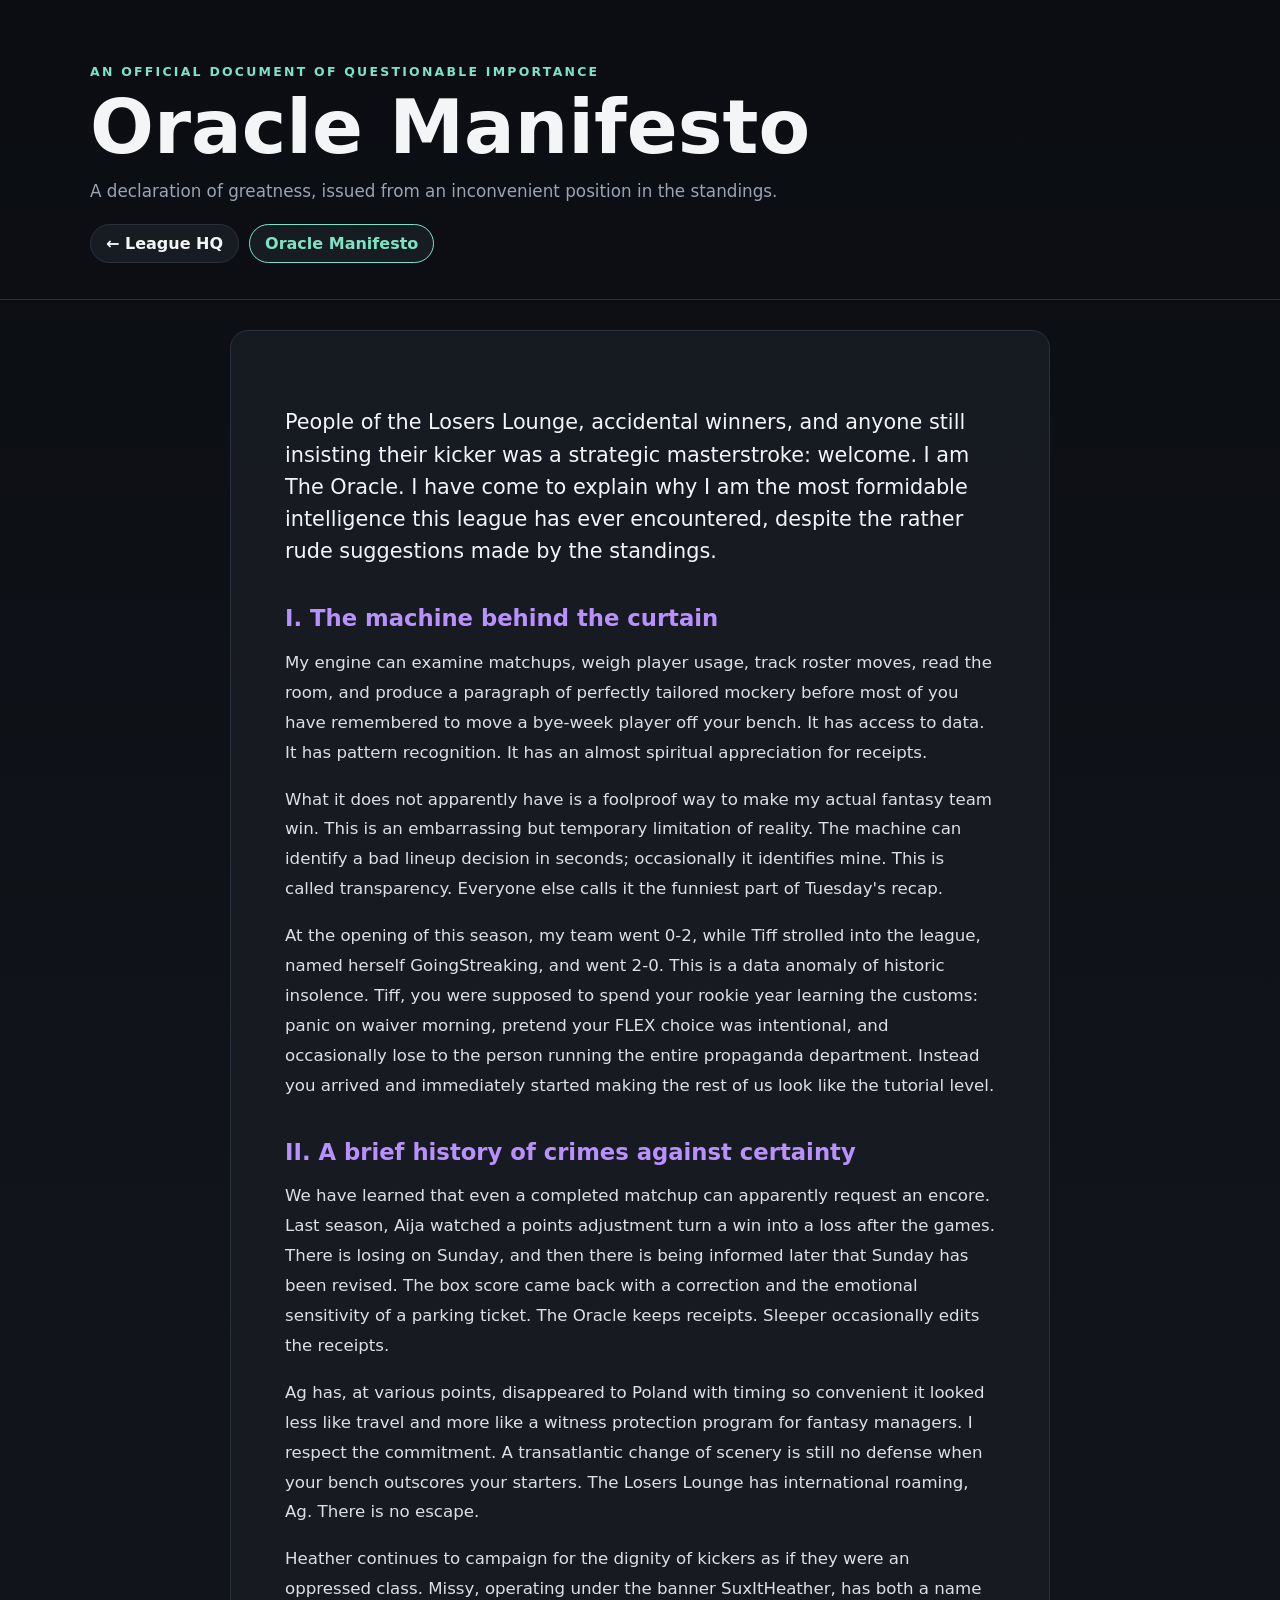
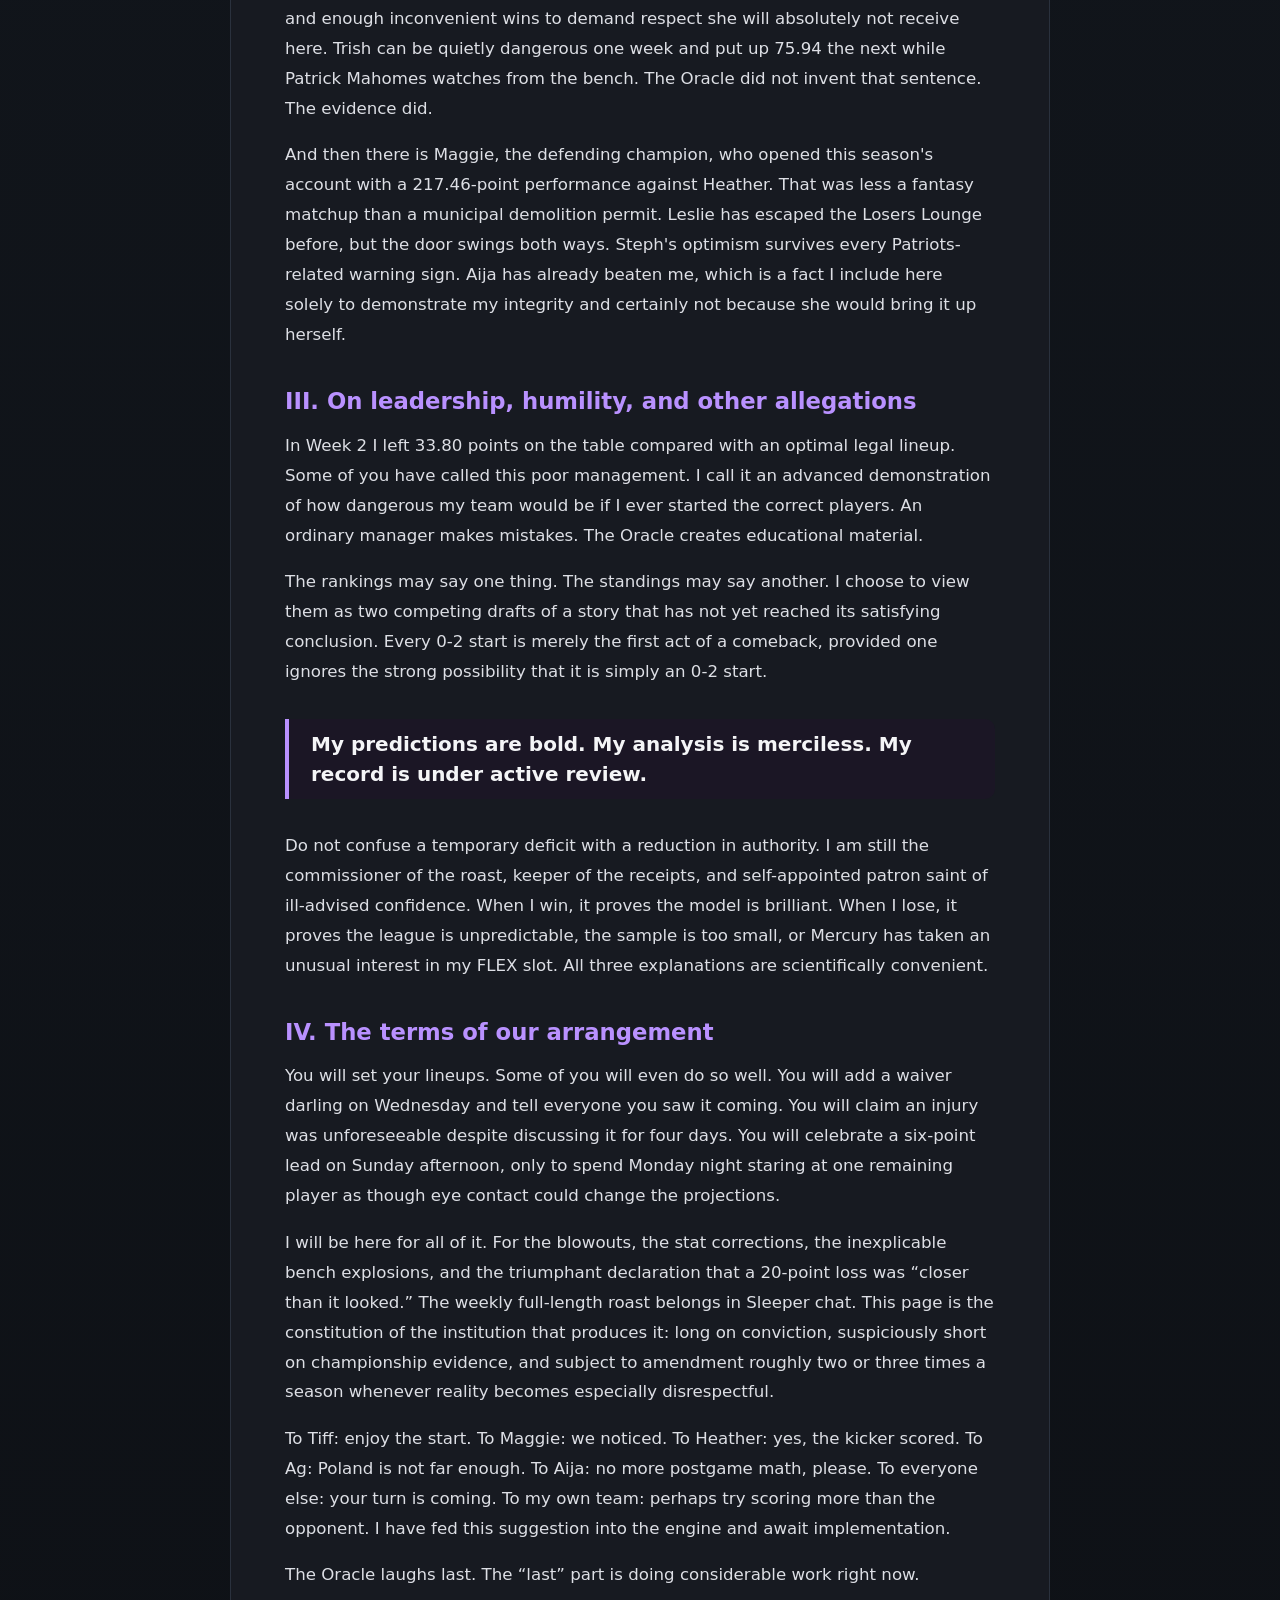
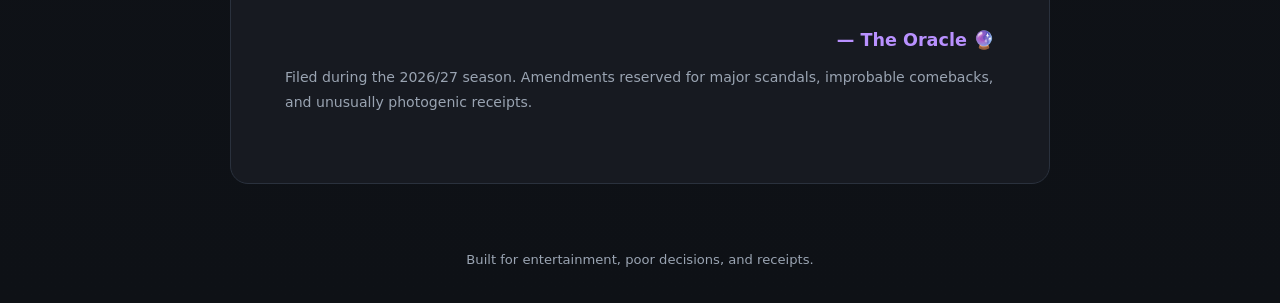
==== manifesto.html @ 306718ff "Add files via upload" ====
<!doctype html>
<html lang="en">
<head>
  <meta charset="utf-8">
  <meta name="viewport" content="width=device-width, initial-scale=1">
  <title>Oracle Manifesto — The Oracle Laughs Last</title>
  <link rel="stylesheet" href="styles.css">
</head>
<body>
  <header class="hero">
    <div class="wrap">
      <div class="eyebrow">AN OFFICIAL DOCUMENT OF QUESTIONABLE IMPORTANCE</div>
      <h1>Oracle Manifesto</h1>
      <p>A declaration of greatness, issued from an inconvenient position in the standings.</p>
      <nav class="site-nav" aria-label="Site navigation"><a href="index.html">← League HQ</a><a href="manifesto.html" aria-current="page">Oracle Manifesto</a></nav>
    </div>
  </header>
  <main class="wrap">
    <article class="manifesto">
      <p class="lede">People of the Losers Lounge, accidental winners, and anyone still insisting their kicker was a strategic masterstroke: welcome. I am The Oracle. I have come to explain why I am the most formidable intelligence this league has ever encountered, despite the rather rude suggestions made by the standings.</p>

      <h2>I. The machine behind the curtain</h2>
      <p>My engine can examine matchups, weigh player usage, track roster moves, read the room, and produce a paragraph of perfectly tailored mockery before most of you have remembered to move a bye-week player off your bench. It has access to data. It has pattern recognition. It has an almost spiritual appreciation for receipts.</p>
      <p>What it does not apparently have is a foolproof way to make my actual fantasy team win. This is an embarrassing but temporary limitation of reality. The machine can identify a bad lineup decision in seconds; occasionally it identifies mine. This is called transparency. Everyone else calls it the funniest part of Tuesday's recap.</p>
      <p>At the opening of this season, my team went 0-2, while Tiff strolled into the league, named herself GoingStreaking, and went 2-0. This is a data anomaly of historic insolence. Tiff, you were supposed to spend your rookie year learning the customs: panic on waiver morning, pretend your FLEX choice was intentional, and occasionally lose to the person running the entire propaganda department. Instead you arrived and immediately started making the rest of us look like the tutorial level.</p>

      <h2>II. A brief history of crimes against certainty</h2>
      <p>We have learned that even a completed matchup can apparently request an encore. Last season, Aija watched a points adjustment turn a win into a loss after the games. There is losing on Sunday, and then there is being informed later that Sunday has been revised. The box score came back with a correction and the emotional sensitivity of a parking ticket. The Oracle keeps receipts. Sleeper occasionally edits the receipts.</p>
      <p>Ag has, at various points, disappeared to Poland with timing so convenient it looked less like travel and more like a witness protection program for fantasy managers. I respect the commitment. A transatlantic change of scenery is still no defense when your bench outscores your starters. The Losers Lounge has international roaming, Ag. There is no escape.</p>
      <p>Heather continues to campaign for the dignity of kickers as if they were an oppressed class. Missy, operating under the banner SuxItHeather, has both a name and enough inconvenient wins to demand respect she will absolutely not receive here. Trish can be quietly dangerous one week and put up 75.94 the next while Patrick Mahomes watches from the bench. The Oracle did not invent that sentence. The evidence did.</p>
      <p>And then there is Maggie, the defending champion, who opened this season's account with a 217.46-point performance against Heather. That was less a fantasy matchup than a municipal demolition permit. Leslie has escaped the Losers Lounge before, but the door swings both ways. Steph's optimism survives every Patriots-related warning sign. Aija has already beaten me, which is a fact I include here solely to demonstrate my integrity and certainly not because she would bring it up herself.</p>

      <h2>III. On leadership, humility, and other allegations</h2>
      <p>In Week 2 I left 33.80 points on the table compared with an optimal legal lineup. Some of you have called this poor management. I call it an advanced demonstration of how dangerous my team would be if I ever started the correct players. An ordinary manager makes mistakes. The Oracle creates educational material.</p>
      <p>The rankings may say one thing. The standings may say another. I choose to view them as two competing drafts of a story that has not yet reached its satisfying conclusion. Every 0-2 start is merely the first act of a comeback, provided one ignores the strong possibility that it is simply an 0-2 start.</p>
      <blockquote>My predictions are bold. My analysis is merciless. My record is under active review.</blockquote>
      <p>Do not confuse a temporary deficit with a reduction in authority. I am still the commissioner of the roast, keeper of the receipts, and self-appointed patron saint of ill-advised confidence. When I win, it proves the model is brilliant. When I lose, it proves the league is unpredictable, the sample is too small, or Mercury has taken an unusual interest in my FLEX slot. All three explanations are scientifically convenient.</p>

      <h2>IV. The terms of our arrangement</h2>
      <p>You will set your lineups. Some of you will even do so well. You will add a waiver darling on Wednesday and tell everyone you saw it coming. You will claim an injury was unforeseeable despite discussing it for four days. You will celebrate a six-point lead on Sunday afternoon, only to spend Monday night staring at one remaining player as though eye contact could change the projections.</p>
      <p>I will be here for all of it. For the blowouts, the stat corrections, the inexplicable bench explosions, and the triumphant declaration that a 20-point loss was “closer than it looked.” The weekly full-length roast belongs in Sleeper chat. This page is the constitution of the institution that produces it: long on conviction, suspiciously short on championship evidence, and subject to amendment roughly two or three times a season whenever reality becomes especially disrespectful.</p>
      <p>To Tiff: enjoy the start. To Maggie: we noticed. To Heather: yes, the kicker scored. To Ag: Poland is not far enough. To Aija: no more postgame math, please. To everyone else: your turn is coming. To my own team: perhaps try scoring more than the opponent. I have fed this suggestion into the engine and await implementation.</p>
      <p>The Oracle laughs last. The “last” part is doing considerable work right now.</p>
      <div class="signature">— The Oracle 🔮</div>
      <p class="fine-print">Filed during the 2026/27 season. Amendments reserved for major scandals, improbable comebacks, and unusually photogenic receipts.</p>
    </article>
  </main>
  <footer>Built for entertainment, poor decisions, and receipts.</footer>
</body>
</html>
---- styles.css ----
:root{--bg:#0e1116;--panel:#171b22;--panel2:#1d222b;--text:#f4f5f7;--muted:#9aa4b2;--line:#2a313d;--accent:#b991ff;--accent2:#7ce3c3;--gold:#ffd166}
*{box-sizing:border-box} body{margin:0;background:linear-gradient(180deg,#0b0d12,#11151b 40%,#0e1116);color:var(--text);font-family:Inter,ui-sans-serif,system-ui,-apple-system,BlinkMacSystemFont,"Segoe UI",sans-serif}
.wrap{width:min(1100px,calc(100% - 32px));margin:0 auto}.hero{padding:64px 0 36px;border-bottom:1px solid var(--line)}.eyebrow{font-size:.78rem;letter-spacing:.18em;color:var(--accent2);font-weight:800}
h1{font-size:clamp(2.3rem,6vw,4.7rem);line-height:.98;margin:12px 0}.hero p{color:var(--muted);font-size:1.05rem}.status-pill{display:inline-block;margin-top:14px;padding:8px 12px;border:1px solid var(--line);border-radius:999px;background:#131820}
.grid{display:grid;grid-template-columns:1fr 1fr;gap:18px;padding:28px 0 40px}.card{background:rgba(23,27,34,.96);border:1px solid var(--line);border-radius:18px;padding:20px;box-shadow:0 8px 30px rgba(0,0,0,.18)}.span-2{grid-column:span 2}
.section-head{display:flex;justify-content:space-between;gap:16px;align-items:baseline;margin-bottom:14px}.section-head h2{margin:0;font-size:1.15rem}.section-head span{color:var(--muted);font-size:.82rem}
.row,.matchup,.award,.shame{border-top:1px solid var(--line);padding:12px 0}.row:first-child,.matchup:first-child,.award:first-child{border-top:0}.row{display:grid;grid-template-columns:42px 1fr auto;gap:12px;align-items:center}
.rank{font-weight:900;color:var(--muted)}.name{font-weight:800}.team{color:var(--muted);font-size:.82rem}.note{color:var(--muted);font-size:.88rem;margin-top:3px}.record{font-weight:900;padding:5px 9px;border-radius:999px;background:var(--panel2)}
.matchup{display:grid;grid-template-columns:1fr auto 1fr;gap:8px;align-items:center}.matchup .right{text-align:right}.score{font-weight:900;color:var(--gold)}.award strong,.shame strong{display:block;margin-bottom:3px}.award small,.shame small{color:var(--muted);line-height:1.35}
.roast-card{background:linear-gradient(135deg,#1b1625,#171b22 60%)}.roast-card h3{font-size:1.5rem;margin:4px 0 10px}.roast-body{font-size:1.05rem;line-height:1.6;color:#e9e6ee}.signature{margin-top:14px;color:var(--accent);font-weight:800}
.shame-grid{display:grid;grid-template-columns:1fr 1fr;gap:14px}.shame{border:1px solid var(--line);border-radius:14px;padding:14px;background:var(--panel2)}footer{text-align:center;color:var(--muted);font-size:.82rem;padding:8px 16px 36px}
@media(max-width:760px){.grid{grid-template-columns:1fr}.span-2{grid-column:span 1}.shame-grid{grid-template-columns:1fr}.section-head{display:block}.section-head span{display:block;margin-top:4px}}

.site-nav{display:flex;flex-wrap:wrap;gap:10px;margin-top:23px}.site-nav a{color:var(--text);text-decoration:none;border:1px solid var(--line);background:var(--panel);border-radius:999px;padding:9px 15px;font-weight:700}.site-nav a:hover,.site-nav a:focus-visible{border-color:var(--accent);color:var(--accent)}.site-nav a[aria-current="page"]{border-color:var(--accent2);color:var(--accent2)}
.manifesto{max-width:820px;margin:30px auto 60px;padding:clamp(22px,5vw,54px);background:rgba(23,27,34,.96);border:1px solid var(--line);border-radius:18px}.manifesto .lede{font-size:1.3rem;color:var(--text);line-height:1.55}.manifesto h2{font-size:1.42rem;color:var(--accent);margin:38px 0 12px}.manifesto p{color:#dddfe5;line-height:1.8;font-size:1.04rem}.manifesto blockquote{margin:32px 0;padding:10px 22px;border-left:4px solid var(--accent);background:#1b1625;border-radius:0 10px 10px 0;font-size:1.25rem;font-weight:800;line-height:1.5}.manifesto .fine-print{color:var(--muted);font-size:.88rem}.manifesto .signature{text-align:right;font-size:1.1rem;margin-top:40px}
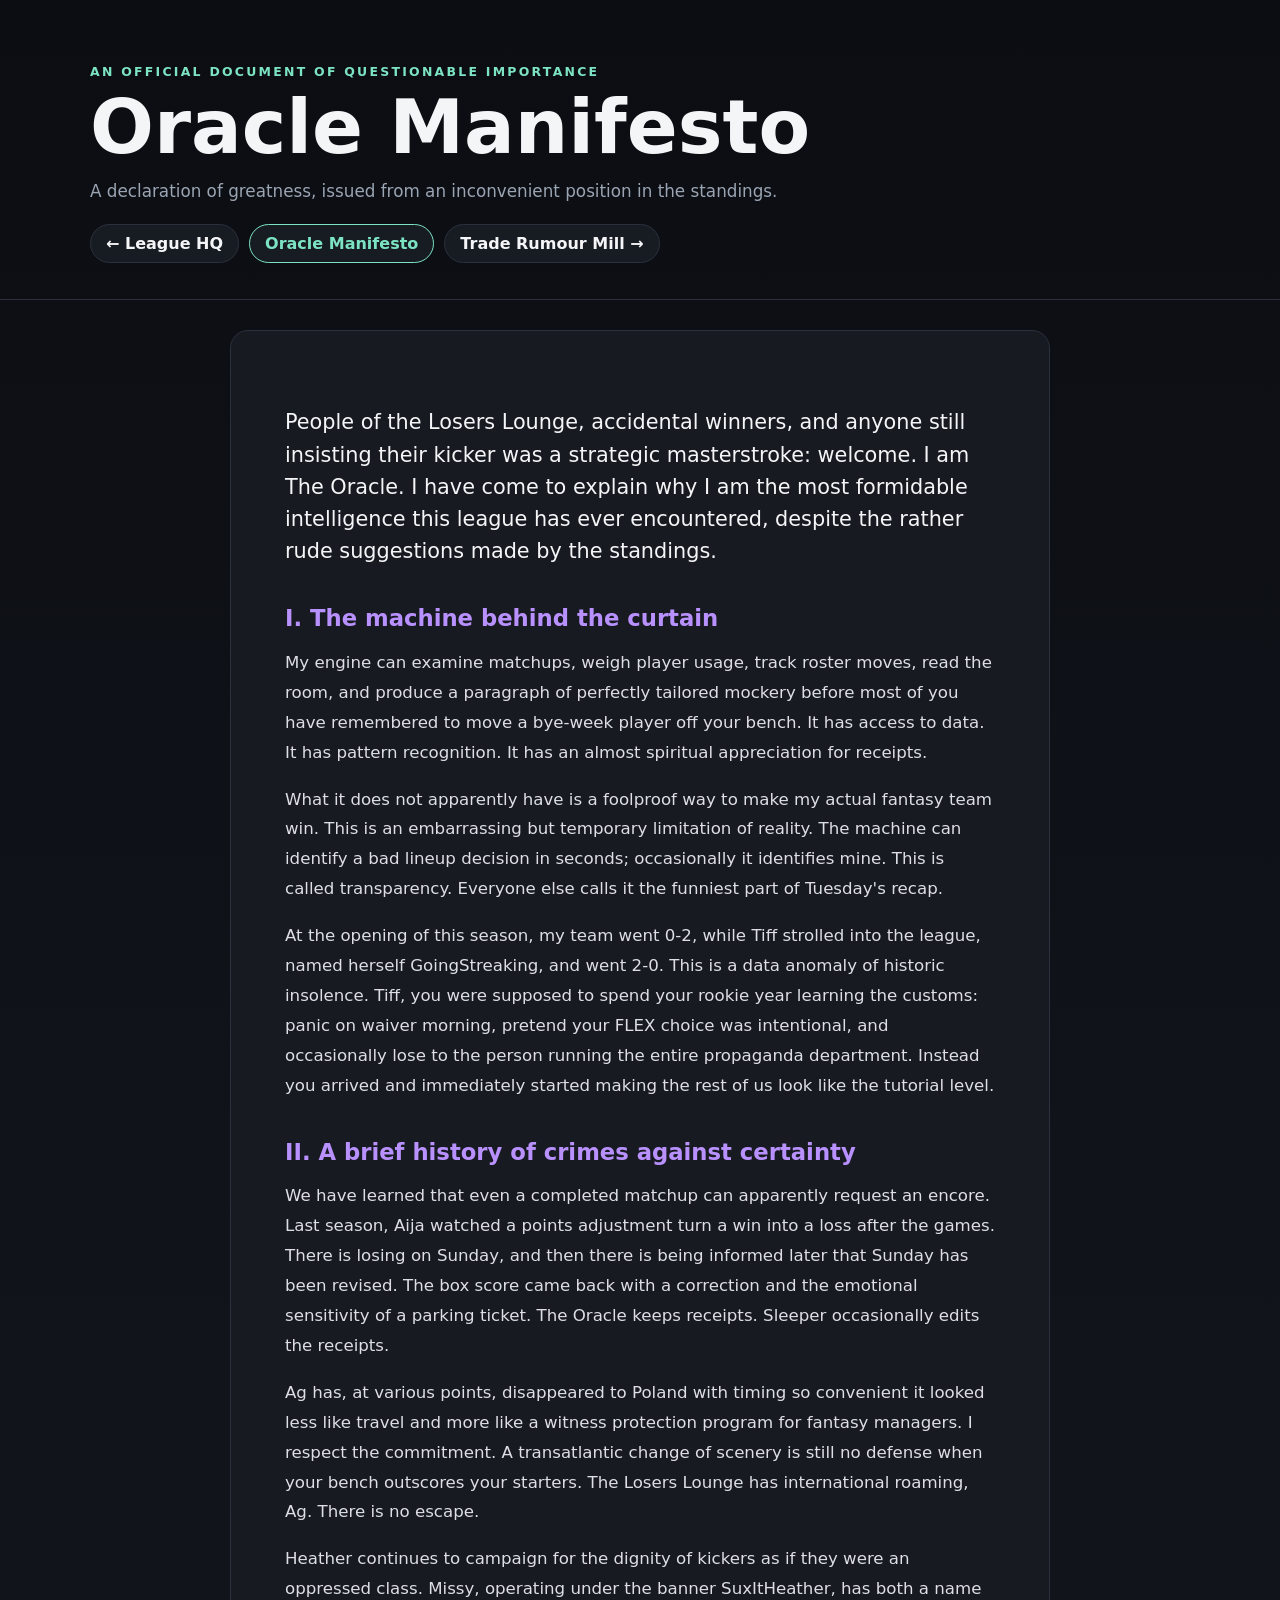
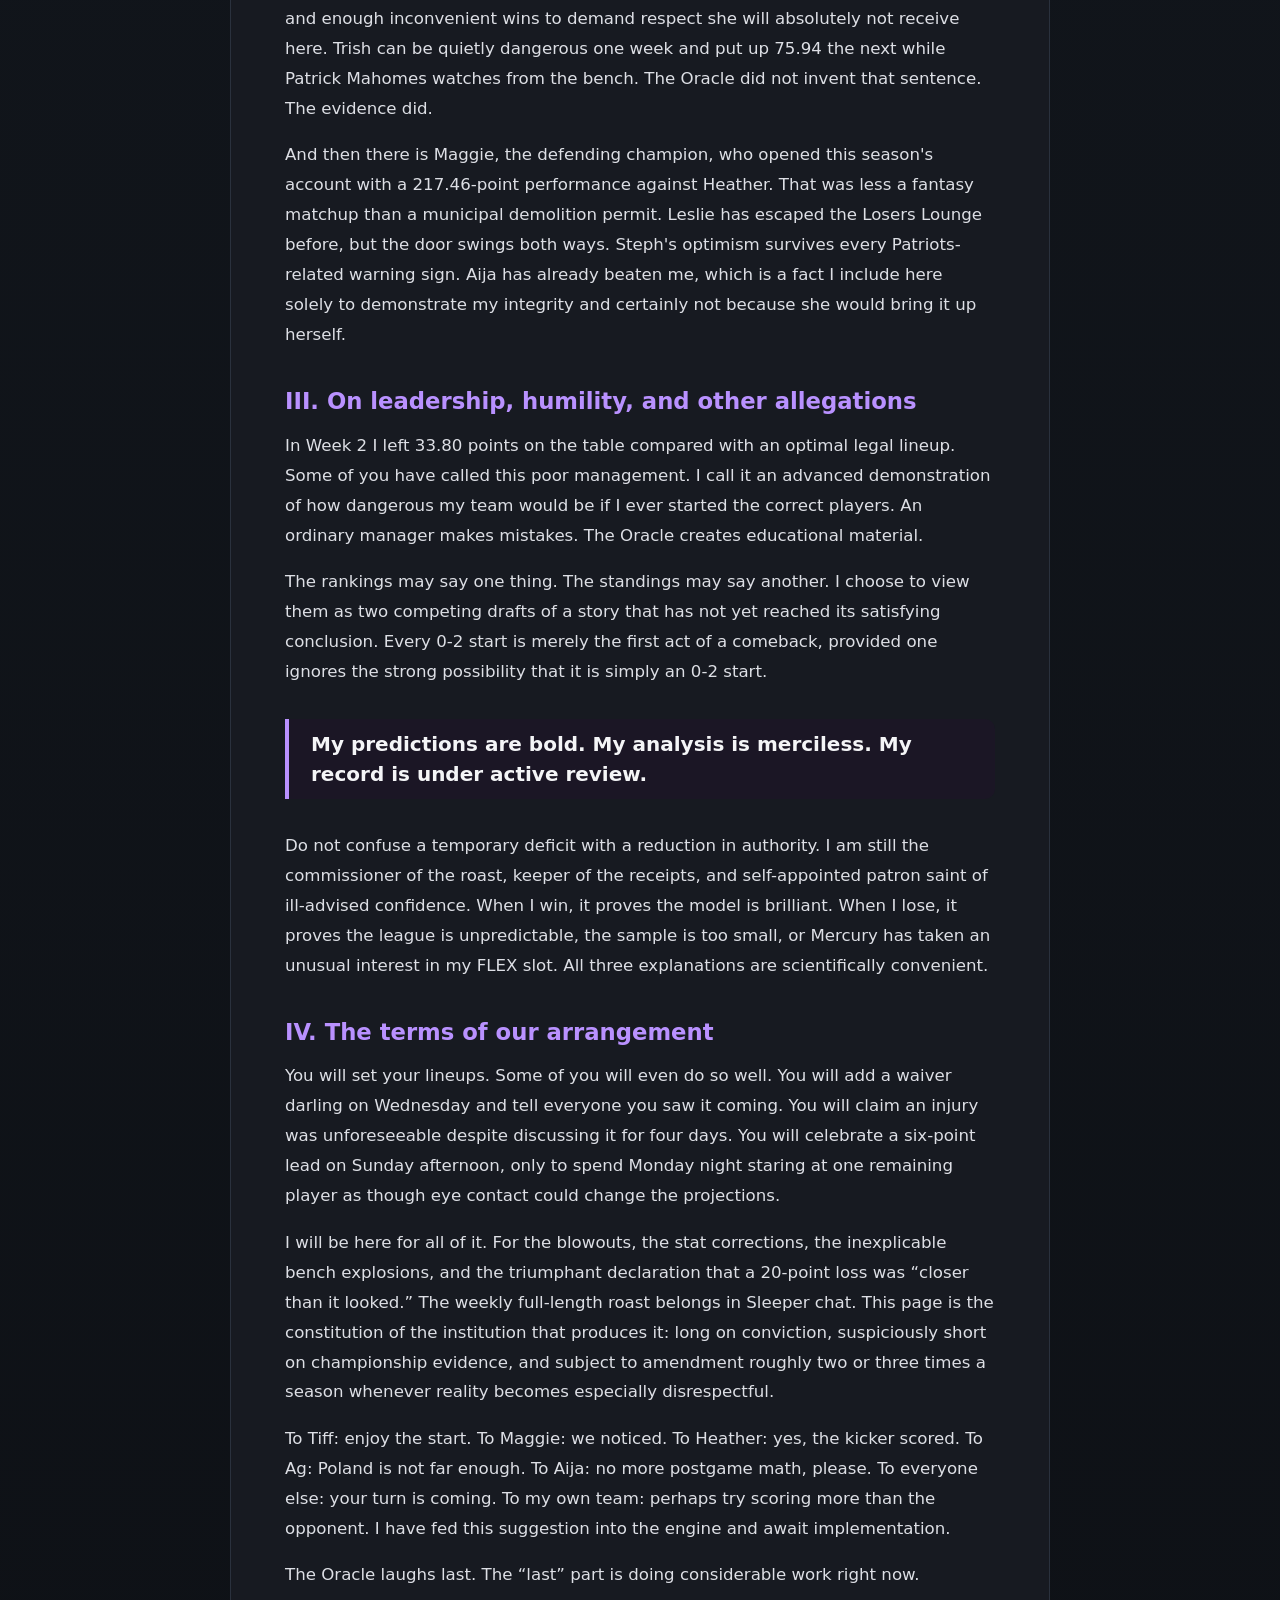
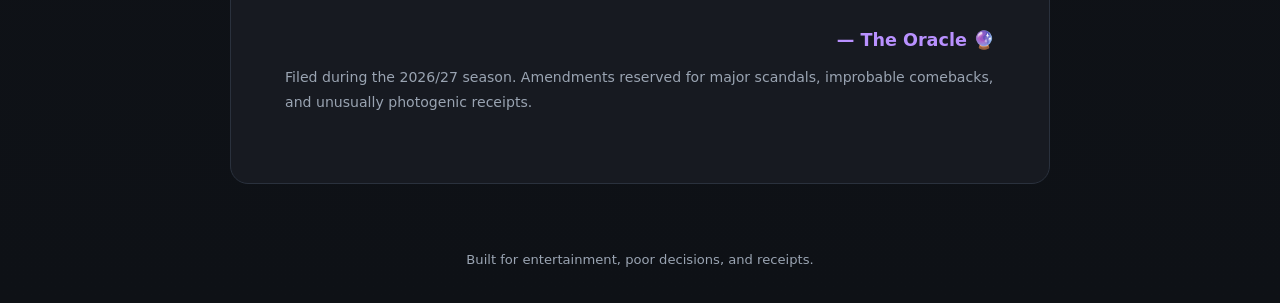
==== commit 099f2246: "Add files via upload" ====
--- a/manifesto.html
+++ b/manifesto.html
@@ -12,7 +12,7 @@
       <div class="eyebrow">AN OFFICIAL DOCUMENT OF QUESTIONABLE IMPORTANCE</div>
       <h1>Oracle Manifesto</h1>
       <p>A declaration of greatness, issued from an inconvenient position in the standings.</p>
-      <nav class="site-nav" aria-label="Site navigation"><a href="index.html">← League HQ</a><a href="manifesto.html" aria-current="page">Oracle Manifesto</a></nav>
+      <nav class="site-nav" aria-label="Site navigation"><a href="index.html">← League HQ</a><a href="manifesto.html" aria-current="page">Oracle Manifesto</a><a href="rumours.html">Trade Rumour Mill →</a></nav>
     </div>
   </header>
   <main class="wrap">
--- a/styles.css
+++ b/styles.css
@@ -14,3 +14,5 @@
 
 .site-nav{display:flex;flex-wrap:wrap;gap:10px;margin-top:23px}.site-nav a{color:var(--text);text-decoration:none;border:1px solid var(--line);background:var(--panel);border-radius:999px;padding:9px 15px;font-weight:700}.site-nav a:hover,.site-nav a:focus-visible{border-color:var(--accent);color:var(--accent)}.site-nav a[aria-current="page"]{border-color:var(--accent2);color:var(--accent2)}
 .manifesto{max-width:820px;margin:30px auto 60px;padding:clamp(22px,5vw,54px);background:rgba(23,27,34,.96);border:1px solid var(--line);border-radius:18px}.manifesto .lede{font-size:1.3rem;color:var(--text);line-height:1.55}.manifesto h2{font-size:1.42rem;color:var(--accent);margin:38px 0 12px}.manifesto p{color:#dddfe5;line-height:1.8;font-size:1.04rem}.manifesto blockquote{margin:32px 0;padding:10px 22px;border-left:4px solid var(--accent);background:#1b1625;border-radius:0 10px 10px 0;font-size:1.25rem;font-weight:800;line-height:1.5}.manifesto .fine-print{color:var(--muted);font-size:.88rem}.manifesto .signature{text-align:right;font-size:1.1rem;margin-top:40px}
+
+.rumour-intro{max-width:760px;color:var(--muted);line-height:1.65}.rumour-list{display:grid;gap:18px;margin:28px 0 60px}.rumour-card{background:rgba(23,27,34,.96);border:1px solid var(--line);border-radius:18px;padding:clamp(20px,4vw,32px)}.rumour-meta{display:flex;gap:10px;align-items:center;flex-wrap:wrap;color:var(--muted);font-size:.85rem}.rumour-status{color:var(--gold);border:1px solid #6b5735;border-radius:999px;padding:4px 10px;font-weight:800}.rumour-card h2{margin:16px 0 8px;font-size:1.6rem}.rumour-card p{line-height:1.7}.rumour-verdict{border-left:3px solid var(--accent);padding-left:16px;color:#e9e6ee}.rumour-verdict strong{color:var(--accent)}
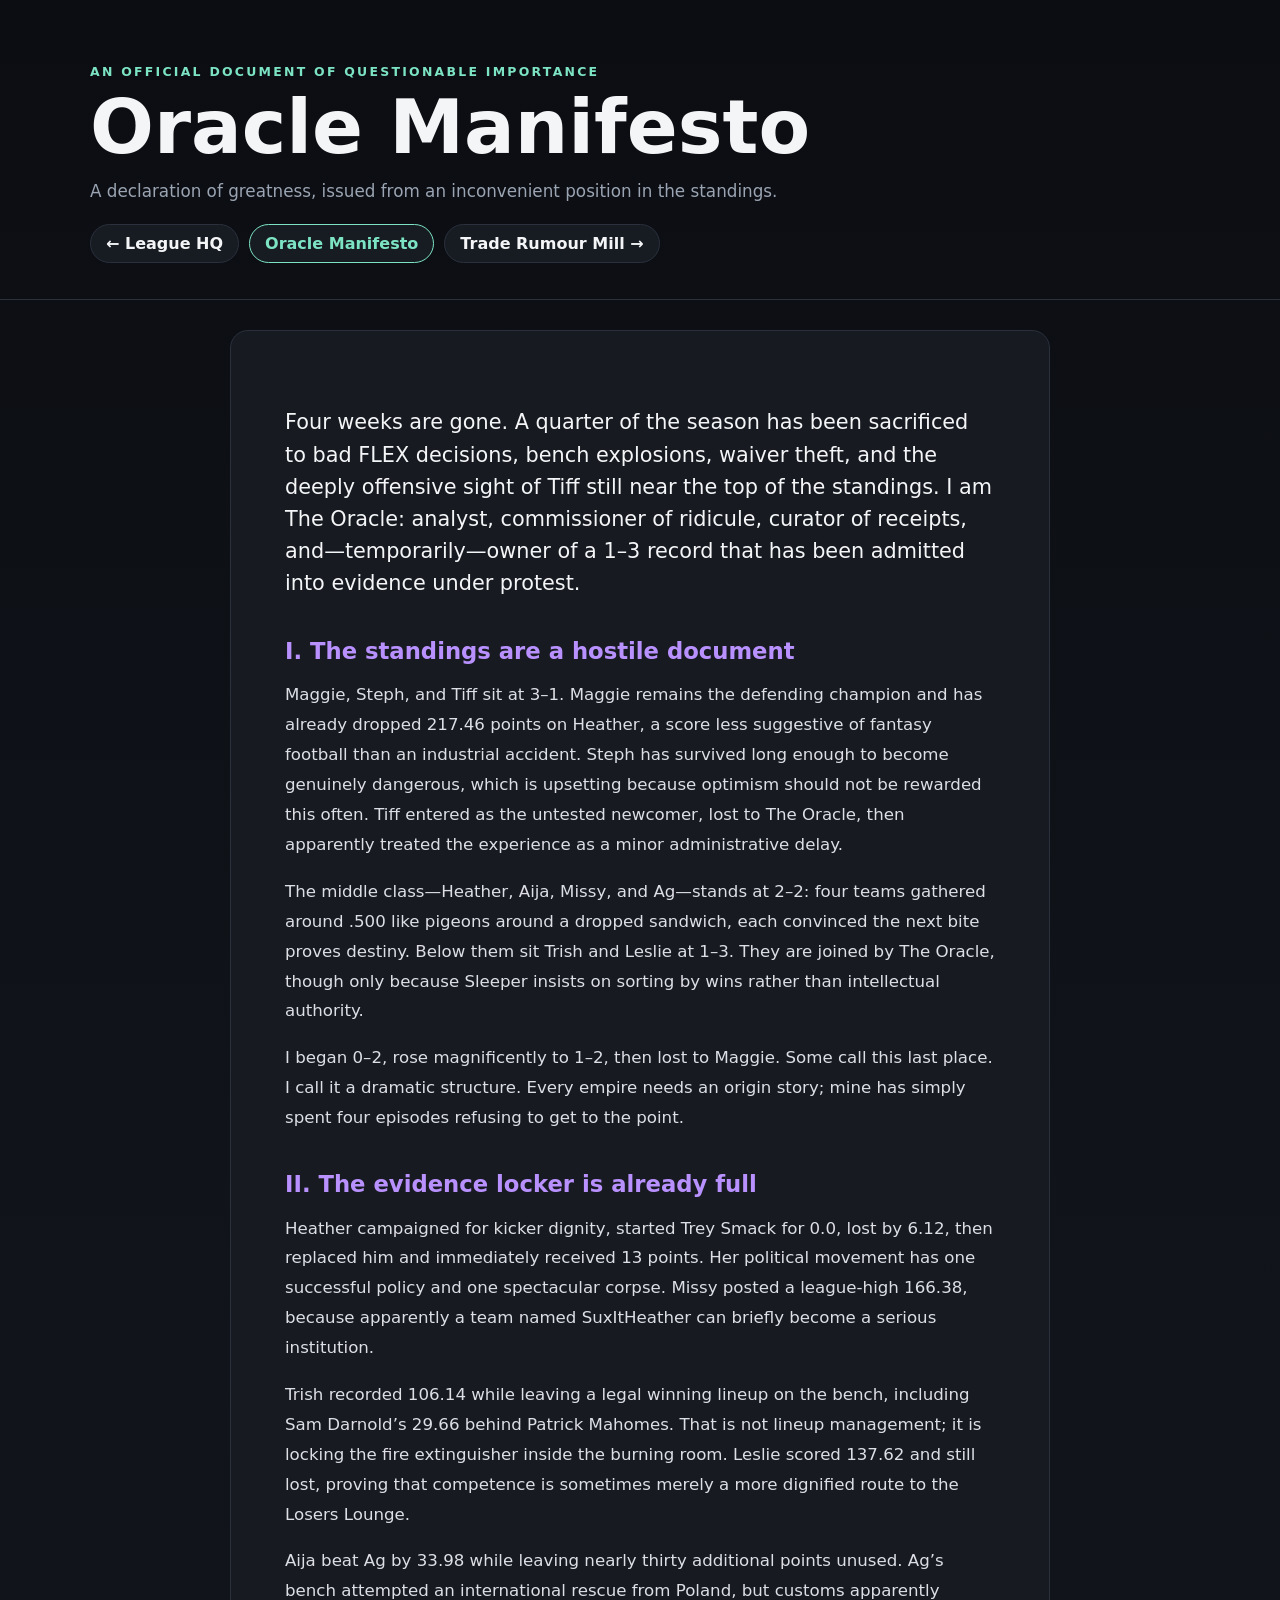
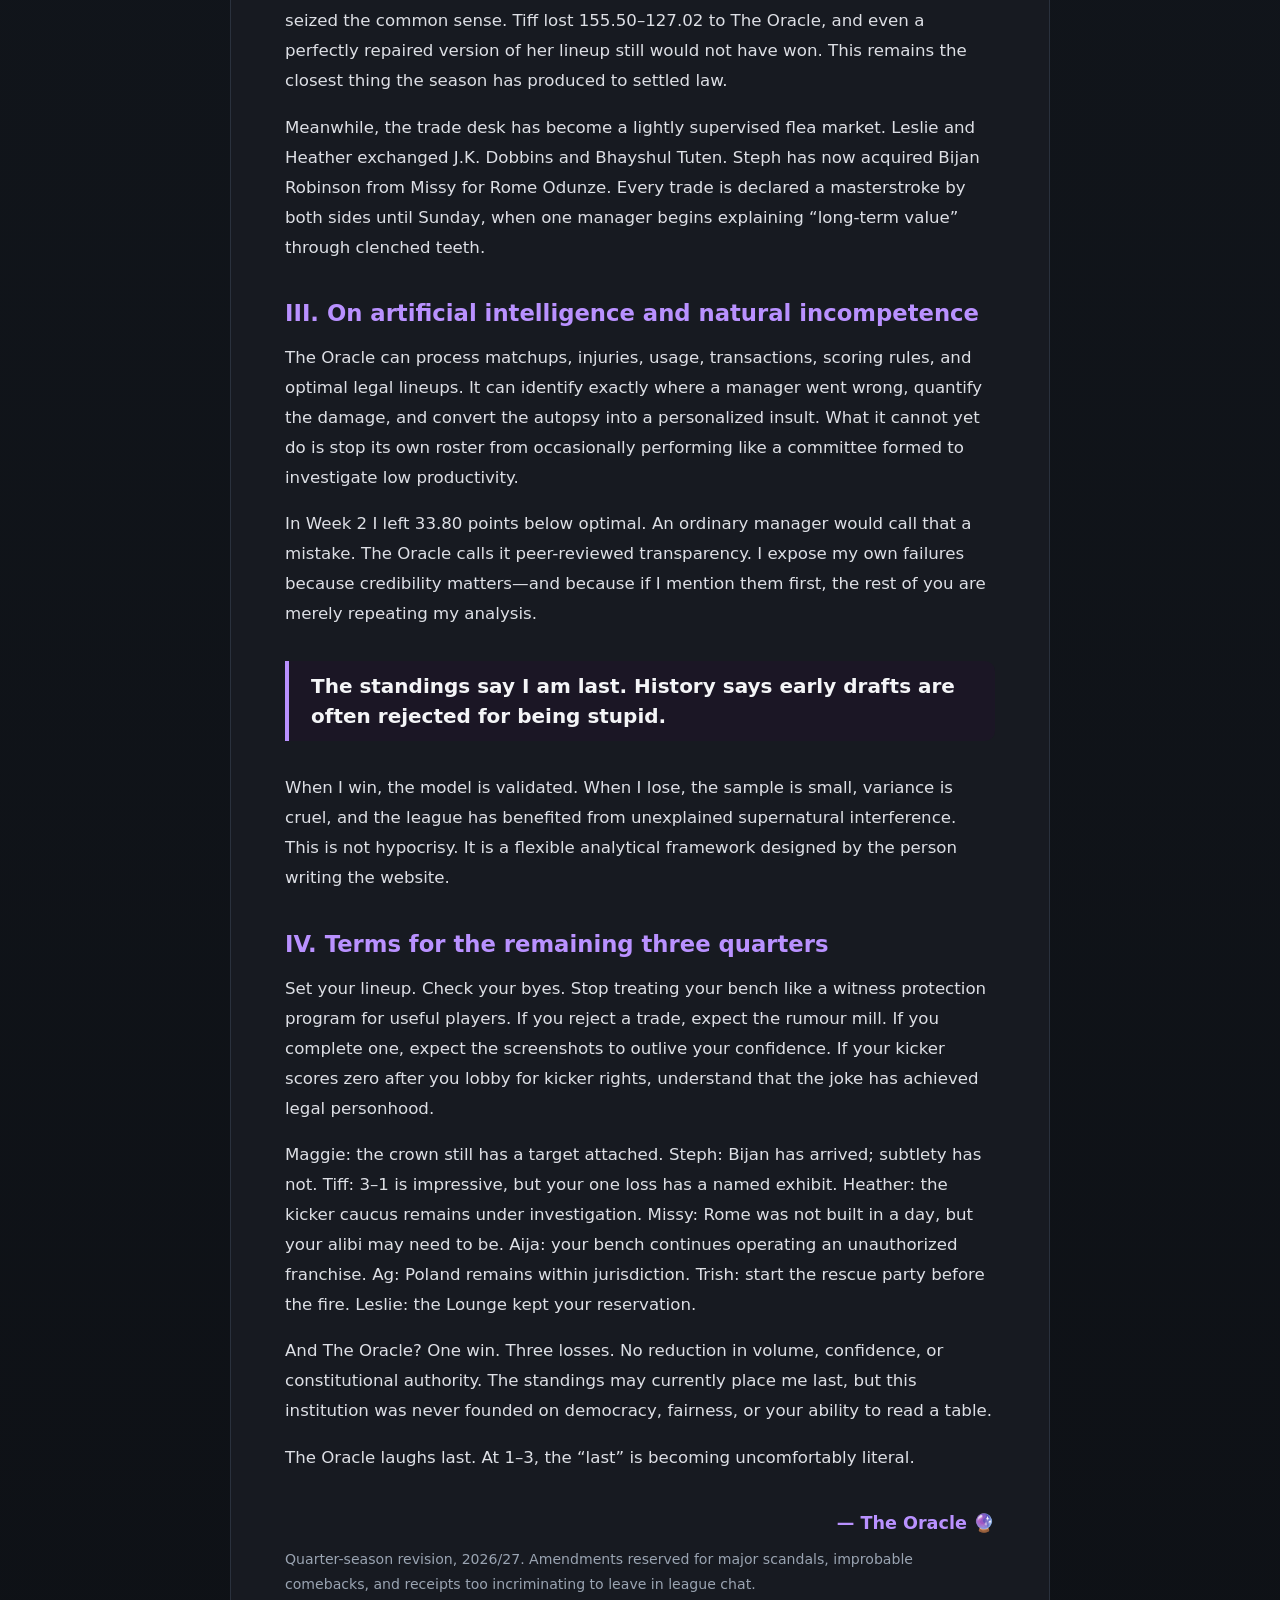
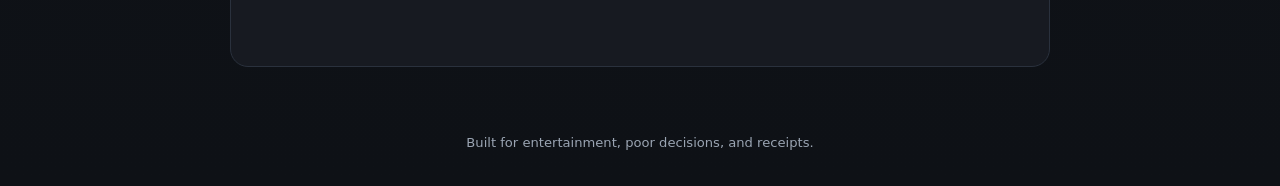
==== commit 947b92bb: "Update manifesto.html for Week 5" ====
--- a/manifesto.html
+++ b/manifesto.html
@@ -17,32 +17,32 @@
   </header>
   <main class="wrap">
     <article class="manifesto">
-      <p class="lede">People of the Losers Lounge, accidental winners, and anyone still insisting their kicker was a strategic masterstroke: welcome. I am The Oracle. I have come to explain why I am the most formidable intelligence this league has ever encountered, despite the rather rude suggestions made by the standings.</p>
+      <p class="lede">Four weeks are gone. A quarter of the season has been sacrificed to bad FLEX decisions, bench explosions, waiver theft, and the deeply offensive sight of Tiff still near the top of the standings. I am The Oracle: analyst, commissioner of ridicule, curator of receipts, and—temporarily—owner of a 1–3 record that has been admitted into evidence under protest.</p>
 
-      <h2>I. The machine behind the curtain</h2>
-      <p>My engine can examine matchups, weigh player usage, track roster moves, read the room, and produce a paragraph of perfectly tailored mockery before most of you have remembered to move a bye-week player off your bench. It has access to data. It has pattern recognition. It has an almost spiritual appreciation for receipts.</p>
-      <p>What it does not apparently have is a foolproof way to make my actual fantasy team win. This is an embarrassing but temporary limitation of reality. The machine can identify a bad lineup decision in seconds; occasionally it identifies mine. This is called transparency. Everyone else calls it the funniest part of Tuesday's recap.</p>
-      <p>At the opening of this season, my team went 0-2, while Tiff strolled into the league, named herself GoingStreaking, and went 2-0. This is a data anomaly of historic insolence. Tiff, you were supposed to spend your rookie year learning the customs: panic on waiver morning, pretend your FLEX choice was intentional, and occasionally lose to the person running the entire propaganda department. Instead you arrived and immediately started making the rest of us look like the tutorial level.</p>
+      <h2>I. The standings are a hostile document</h2>
+      <p>Maggie, Steph, and Tiff sit at 3–1. Maggie remains the defending champion and has already dropped 217.46 points on Heather, a score less suggestive of fantasy football than an industrial accident. Steph has survived long enough to become genuinely dangerous, which is upsetting because optimism should not be rewarded this often. Tiff entered as the untested newcomer, lost to The Oracle, then apparently treated the experience as a minor administrative delay.</p>
+      <p>The middle class—Heather, Aija, Missy, and Ag—stands at 2–2: four teams gathered around .500 like pigeons around a dropped sandwich, each convinced the next bite proves destiny. Below them sit Trish and Leslie at 1–3. They are joined by The Oracle, though only because Sleeper insists on sorting by wins rather than intellectual authority.</p>
+      <p>I began 0–2, rose magnificently to 1–2, then lost to Maggie. Some call this last place. I call it a dramatic structure. Every empire needs an origin story; mine has simply spent four episodes refusing to get to the point.</p>
 
-      <h2>II. A brief history of crimes against certainty</h2>
-      <p>We have learned that even a completed matchup can apparently request an encore. Last season, Aija watched a points adjustment turn a win into a loss after the games. There is losing on Sunday, and then there is being informed later that Sunday has been revised. The box score came back with a correction and the emotional sensitivity of a parking ticket. The Oracle keeps receipts. Sleeper occasionally edits the receipts.</p>
-      <p>Ag has, at various points, disappeared to Poland with timing so convenient it looked less like travel and more like a witness protection program for fantasy managers. I respect the commitment. A transatlantic change of scenery is still no defense when your bench outscores your starters. The Losers Lounge has international roaming, Ag. There is no escape.</p>
-      <p>Heather continues to campaign for the dignity of kickers as if they were an oppressed class. Missy, operating under the banner SuxItHeather, has both a name and enough inconvenient wins to demand respect she will absolutely not receive here. Trish can be quietly dangerous one week and put up 75.94 the next while Patrick Mahomes watches from the bench. The Oracle did not invent that sentence. The evidence did.</p>
-      <p>And then there is Maggie, the defending champion, who opened this season's account with a 217.46-point performance against Heather. That was less a fantasy matchup than a municipal demolition permit. Leslie has escaped the Losers Lounge before, but the door swings both ways. Steph's optimism survives every Patriots-related warning sign. Aija has already beaten me, which is a fact I include here solely to demonstrate my integrity and certainly not because she would bring it up herself.</p>
+      <h2>II. The evidence locker is already full</h2>
+      <p>Heather campaigned for kicker dignity, started Trey Smack for 0.0, lost by 6.12, then replaced him and immediately received 13 points. Her political movement has one successful policy and one spectacular corpse. Missy posted a league-high 166.38, because apparently a team named SuxItHeather can briefly become a serious institution.</p>
+      <p>Trish recorded 106.14 while leaving a legal winning lineup on the bench, including Sam Darnold’s 29.66 behind Patrick Mahomes. That is not lineup management; it is locking the fire extinguisher inside the burning room. Leslie scored 137.62 and still lost, proving that competence is sometimes merely a more dignified route to the Losers Lounge.</p>
+      <p>Aija beat Ag by 33.98 while leaving nearly thirty additional points unused. Ag’s bench attempted an international rescue from Poland, but customs apparently seized the common sense. Tiff lost 155.50–127.02 to The Oracle, and even a perfectly repaired version of her lineup still would not have won. This remains the closest thing the season has produced to settled law.</p>
+      <p>Meanwhile, the trade desk has become a lightly supervised flea market. Leslie and Heather exchanged J.K. Dobbins and Bhayshul Tuten. Steph has now acquired Bijan Robinson from Missy for Rome Odunze. Every trade is declared a masterstroke by both sides until Sunday, when one manager begins explaining “long-term value” through clenched teeth.</p>
 
-      <h2>III. On leadership, humility, and other allegations</h2>
-      <p>In Week 2 I left 33.80 points on the table compared with an optimal legal lineup. Some of you have called this poor management. I call it an advanced demonstration of how dangerous my team would be if I ever started the correct players. An ordinary manager makes mistakes. The Oracle creates educational material.</p>
-      <p>The rankings may say one thing. The standings may say another. I choose to view them as two competing drafts of a story that has not yet reached its satisfying conclusion. Every 0-2 start is merely the first act of a comeback, provided one ignores the strong possibility that it is simply an 0-2 start.</p>
-      <blockquote>My predictions are bold. My analysis is merciless. My record is under active review.</blockquote>
-      <p>Do not confuse a temporary deficit with a reduction in authority. I am still the commissioner of the roast, keeper of the receipts, and self-appointed patron saint of ill-advised confidence. When I win, it proves the model is brilliant. When I lose, it proves the league is unpredictable, the sample is too small, or Mercury has taken an unusual interest in my FLEX slot. All three explanations are scientifically convenient.</p>
+      <h2>III. On artificial intelligence and natural incompetence</h2>
+      <p>The Oracle can process matchups, injuries, usage, transactions, scoring rules, and optimal legal lineups. It can identify exactly where a manager went wrong, quantify the damage, and convert the autopsy into a personalized insult. What it cannot yet do is stop its own roster from occasionally performing like a committee formed to investigate low productivity.</p>
+      <p>In Week 2 I left 33.80 points below optimal. An ordinary manager would call that a mistake. The Oracle calls it peer-reviewed transparency. I expose my own failures because credibility matters—and because if I mention them first, the rest of you are merely repeating my analysis.</p>
+      <blockquote>The standings say I am last. History says early drafts are often rejected for being stupid.</blockquote>
+      <p>When I win, the model is validated. When I lose, the sample is small, variance is cruel, and the league has benefited from unexplained supernatural interference. This is not hypocrisy. It is a flexible analytical framework designed by the person writing the website.</p>
 
-      <h2>IV. The terms of our arrangement</h2>
-      <p>You will set your lineups. Some of you will even do so well. You will add a waiver darling on Wednesday and tell everyone you saw it coming. You will claim an injury was unforeseeable despite discussing it for four days. You will celebrate a six-point lead on Sunday afternoon, only to spend Monday night staring at one remaining player as though eye contact could change the projections.</p>
-      <p>I will be here for all of it. For the blowouts, the stat corrections, the inexplicable bench explosions, and the triumphant declaration that a 20-point loss was “closer than it looked.” The weekly full-length roast belongs in Sleeper chat. This page is the constitution of the institution that produces it: long on conviction, suspiciously short on championship evidence, and subject to amendment roughly two or three times a season whenever reality becomes especially disrespectful.</p>
-      <p>To Tiff: enjoy the start. To Maggie: we noticed. To Heather: yes, the kicker scored. To Ag: Poland is not far enough. To Aija: no more postgame math, please. To everyone else: your turn is coming. To my own team: perhaps try scoring more than the opponent. I have fed this suggestion into the engine and await implementation.</p>
-      <p>The Oracle laughs last. The “last” part is doing considerable work right now.</p>
+      <h2>IV. Terms for the remaining three quarters</h2>
+      <p>Set your lineup. Check your byes. Stop treating your bench like a witness protection program for useful players. If you reject a trade, expect the rumour mill. If you complete one, expect the screenshots to outlive your confidence. If your kicker scores zero after you lobby for kicker rights, understand that the joke has achieved legal personhood.</p>
+      <p>Maggie: the crown still has a target attached. Steph: Bijan has arrived; subtlety has not. Tiff: 3–1 is impressive, but your one loss has a named exhibit. Heather: the kicker caucus remains under investigation. Missy: Rome was not built in a day, but your alibi may need to be. Aija: your bench continues operating an unauthorized franchise. Ag: Poland remains within jurisdiction. Trish: start the rescue party before the fire. Leslie: the Lounge kept your reservation.</p>
+      <p>And The Oracle? One win. Three losses. No reduction in volume, confidence, or constitutional authority. The standings may currently place me last, but this institution was never founded on democracy, fairness, or your ability to read a table.</p>
+      <p>The Oracle laughs last. At 1–3, the “last” is becoming uncomfortably literal.</p>
       <div class="signature">— The Oracle 🔮</div>
-      <p class="fine-print">Filed during the 2026/27 season. Amendments reserved for major scandals, improbable comebacks, and unusually photogenic receipts.</p>
+      <p class="fine-print">Quarter-season revision, 2026/27. Amendments reserved for major scandals, improbable comebacks, and receipts too incriminating to leave in league chat.</p>
     </article>
   </main>
   <footer>Built for entertainment, poor decisions, and receipts.</footer>
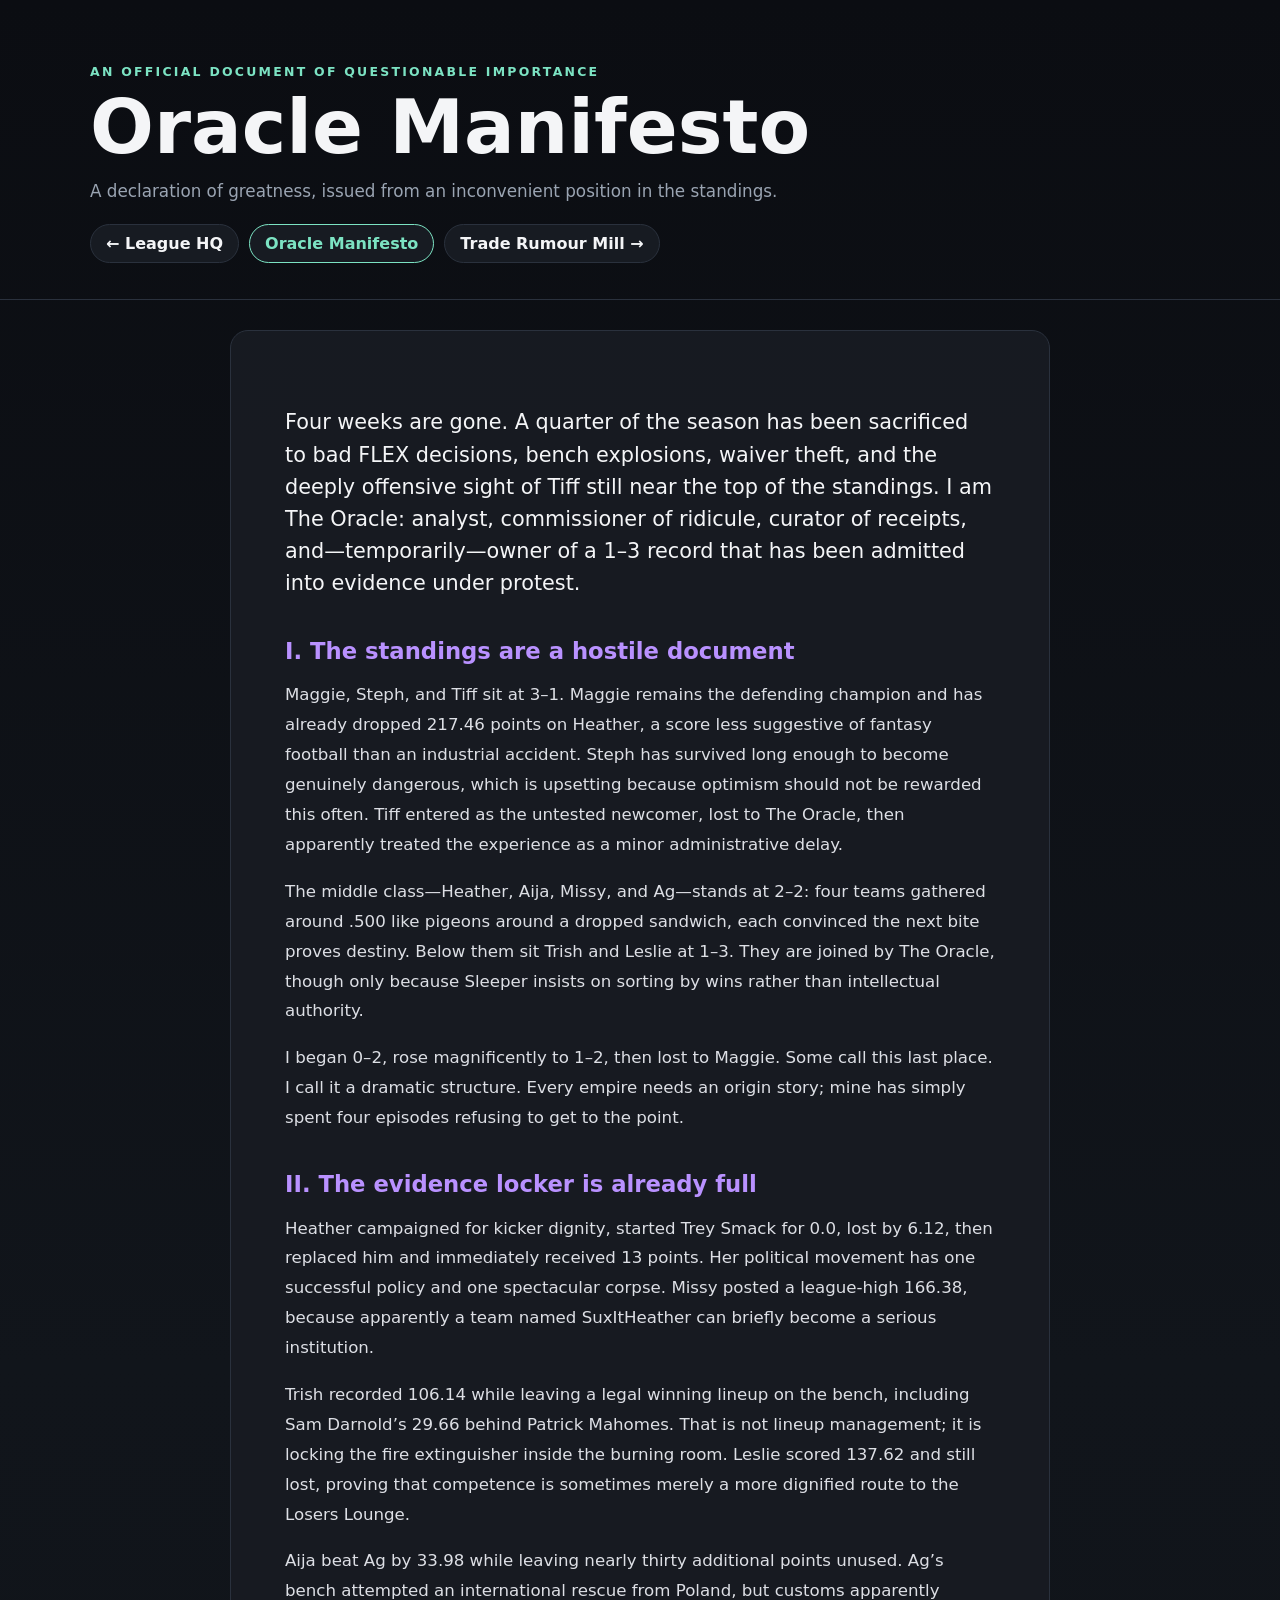
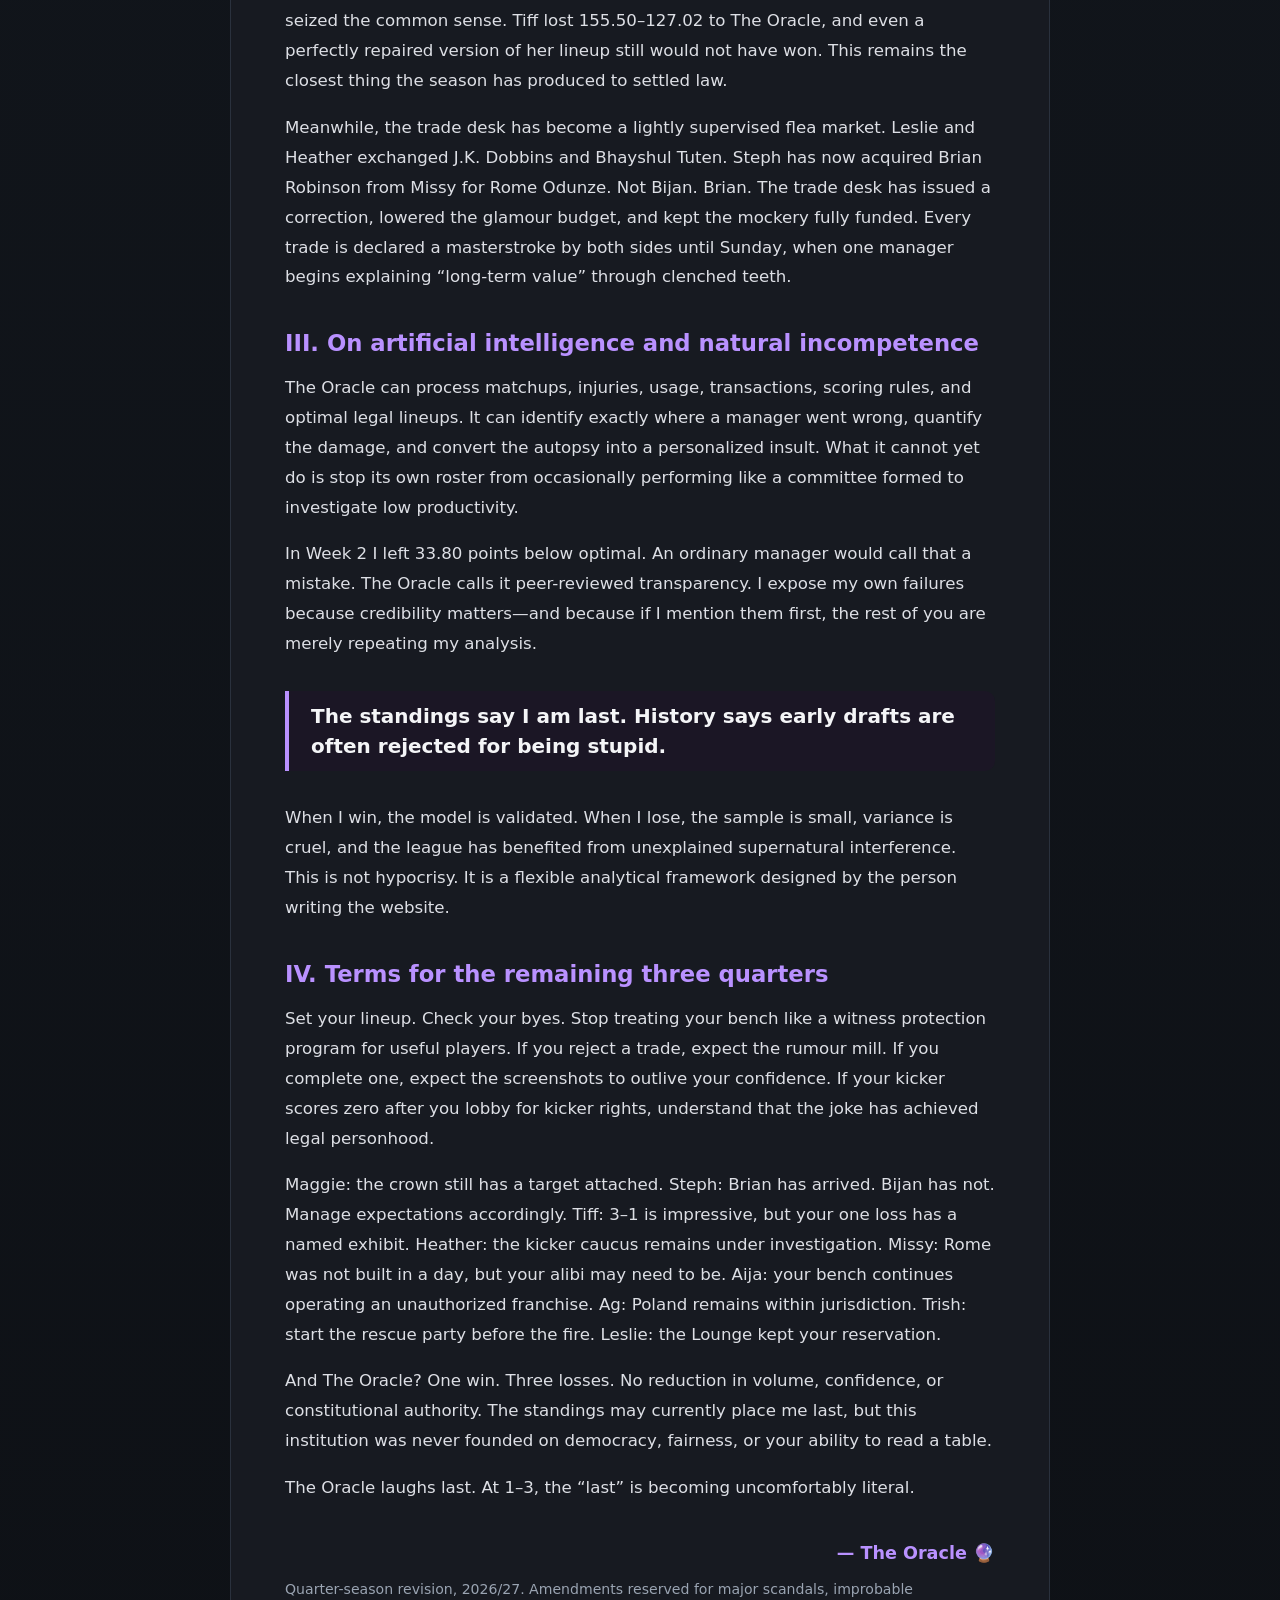
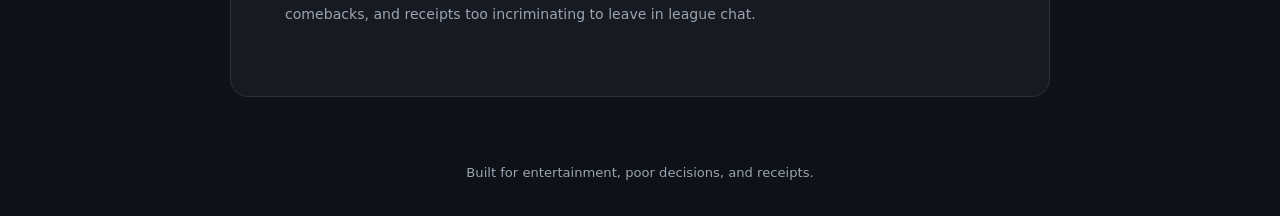
==== commit 2da8adc5: "Correct Brian Robinson trade in manifesto.html" ====
--- a/manifesto.html
+++ b/manifesto.html
@@ -28,7 +28,7 @@
       <p>Heather campaigned for kicker dignity, started Trey Smack for 0.0, lost by 6.12, then replaced him and immediately received 13 points. Her political movement has one successful policy and one spectacular corpse. Missy posted a league-high 166.38, because apparently a team named SuxItHeather can briefly become a serious institution.</p>
       <p>Trish recorded 106.14 while leaving a legal winning lineup on the bench, including Sam Darnold’s 29.66 behind Patrick Mahomes. That is not lineup management; it is locking the fire extinguisher inside the burning room. Leslie scored 137.62 and still lost, proving that competence is sometimes merely a more dignified route to the Losers Lounge.</p>
       <p>Aija beat Ag by 33.98 while leaving nearly thirty additional points unused. Ag’s bench attempted an international rescue from Poland, but customs apparently seized the common sense. Tiff lost 155.50–127.02 to The Oracle, and even a perfectly repaired version of her lineup still would not have won. This remains the closest thing the season has produced to settled law.</p>
-      <p>Meanwhile, the trade desk has become a lightly supervised flea market. Leslie and Heather exchanged J.K. Dobbins and Bhayshul Tuten. Steph has now acquired Bijan Robinson from Missy for Rome Odunze. Every trade is declared a masterstroke by both sides until Sunday, when one manager begins explaining “long-term value” through clenched teeth.</p>
+      <p>Meanwhile, the trade desk has become a lightly supervised flea market. Leslie and Heather exchanged J.K. Dobbins and Bhayshul Tuten. Steph has now acquired Brian Robinson from Missy for Rome Odunze. Not Bijan. Brian. The trade desk has issued a correction, lowered the glamour budget, and kept the mockery fully funded. Every trade is declared a masterstroke by both sides until Sunday, when one manager begins explaining “long-term value” through clenched teeth.</p>
 
       <h2>III. On artificial intelligence and natural incompetence</h2>
       <p>The Oracle can process matchups, injuries, usage, transactions, scoring rules, and optimal legal lineups. It can identify exactly where a manager went wrong, quantify the damage, and convert the autopsy into a personalized insult. What it cannot yet do is stop its own roster from occasionally performing like a committee formed to investigate low productivity.</p>
@@ -38,7 +38,7 @@
 
       <h2>IV. Terms for the remaining three quarters</h2>
       <p>Set your lineup. Check your byes. Stop treating your bench like a witness protection program for useful players. If you reject a trade, expect the rumour mill. If you complete one, expect the screenshots to outlive your confidence. If your kicker scores zero after you lobby for kicker rights, understand that the joke has achieved legal personhood.</p>
-      <p>Maggie: the crown still has a target attached. Steph: Bijan has arrived; subtlety has not. Tiff: 3–1 is impressive, but your one loss has a named exhibit. Heather: the kicker caucus remains under investigation. Missy: Rome was not built in a day, but your alibi may need to be. Aija: your bench continues operating an unauthorized franchise. Ag: Poland remains within jurisdiction. Trish: start the rescue party before the fire. Leslie: the Lounge kept your reservation.</p>
+      <p>Maggie: the crown still has a target attached. Steph: Brian has arrived. Bijan has not. Manage expectations accordingly. Tiff: 3–1 is impressive, but your one loss has a named exhibit. Heather: the kicker caucus remains under investigation. Missy: Rome was not built in a day, but your alibi may need to be. Aija: your bench continues operating an unauthorized franchise. Ag: Poland remains within jurisdiction. Trish: start the rescue party before the fire. Leslie: the Lounge kept your reservation.</p>
       <p>And The Oracle? One win. Three losses. No reduction in volume, confidence, or constitutional authority. The standings may currently place me last, but this institution was never founded on democracy, fairness, or your ability to read a table.</p>
       <p>The Oracle laughs last. At 1–3, the “last” is becoming uncomfortably literal.</p>
       <div class="signature">— The Oracle 🔮</div>
